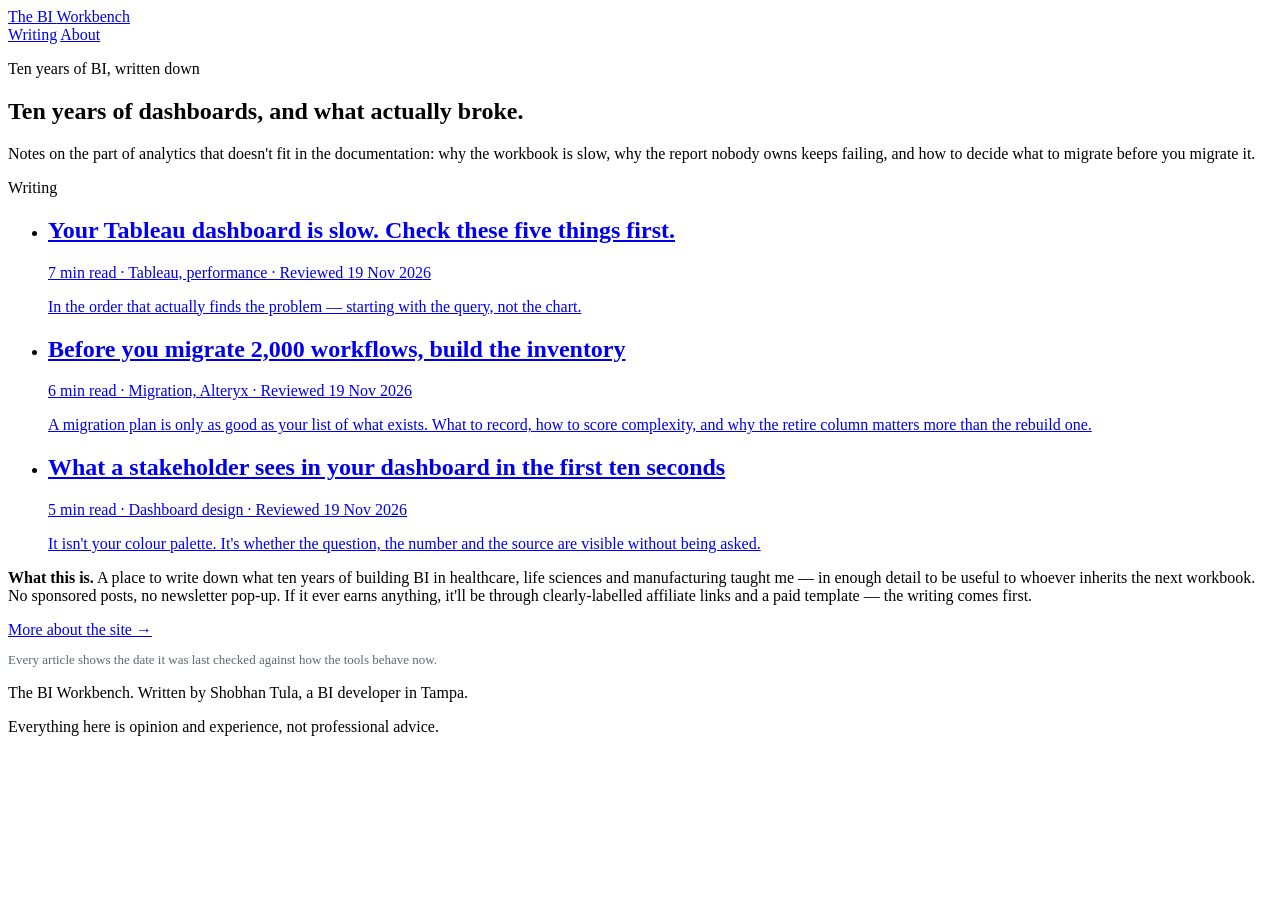
==== index.html @ dcc6df25 "Add site files" ====
<!DOCTYPE html>
<html lang="en">
<head>
  <meta charset="utf-8">
  <meta name="viewport" content="width=device-width, initial-scale=1">
  <title>The BI Workbench — ten years of dashboards, and what actually broke</title>
  <meta name="description" content="Notes on Tableau, data modelling, BI governance and migration work from a developer with ten years in production analytics.">
  <link rel="stylesheet" href="assets/style.css?v=4">
</head>
<body>

<header class="site-head">
  <div class="inner">
    <a class="wordmark" href="index.html">The BI <span>Workbench</span></a>
    <nav class="site-nav">
      <a href="index.html">Writing</a>
      <a href="about.html">About</a>
    </nav>
  </div>
</header>

<section class="hero">
  <div class="wrap">
    <p class="kicker">Ten years of BI, written down</p>
    <h1>Ten years of dashboards, and what actually broke.</h1>
    <p class="lede">Notes on the part of analytics that doesn't fit in the documentation: why the workbook is slow, why the report nobody owns keeps failing, and how to decide what to migrate before you migrate it.</p>
  </div>
</section>

<main class="wrap">
  <p class="section-label">Writing</p>

  <ul class="post-list">
    <li>
      <a href="posts/tableau-performance.html">
        <h2>Your Tableau dashboard is slow. Check these five things first.</h2>
        <p class="meta">7 min read &middot; Tableau, performance &middot; Reviewed 19 Nov 2026</p>
        <p class="summary">In the order that actually finds the problem — starting with the query, not the chart.</p>
      </a>
    </li>
    <li>
      <a href="posts/workflow-migration-audit.html">
        <h2>Before you migrate 2,000 workflows, build the inventory</h2>
        <p class="meta">6 min read &middot; Migration, Alteryx &middot; Reviewed 19 Nov 2026</p>
        <p class="summary">A migration plan is only as good as your list of what exists. What to record, how to score complexity, and why the retire column matters more than the rebuild one.</p>
      </a>
    </li>
    <li>
      <a href="posts/dashboard-first-ten-seconds.html">
        <h2>What a stakeholder sees in your dashboard in the first ten seconds</h2>
        <p class="meta">5 min read &middot; Dashboard design &middot; Reviewed 19 Nov 2026</p>
        <p class="summary">It isn't your colour palette. It's whether the question, the number and the source are visible without being asked.</p>
      </a>
    </li>
  </ul>

  <div class="about-block">
    <p style="margin-bottom:8px"><strong>What this is.</strong> A place to write down what ten years of building BI in healthcare, life sciences and manufacturing taught me — in enough detail to be useful to whoever inherits the next workbook. No sponsored posts, no newsletter pop-up. If it ever earns anything, it'll be through clearly-labelled affiliate links and a paid template — the writing comes first.</p>
    <p style="margin-bottom:0"><a href="about.html">More about the site &rarr;</a></p>
    <p style="margin-bottom:0;font-size:13px;color:#5f686d">Every article shows the date it was last checked against how the tools behave now.</p>
  </div>
</main>

<footer class="site-foot">
  <div class="wrap">
    <p>The BI Workbench. Written by Shobhan Tula, a BI developer in Tampa.</p>
    <p>Everything here is opinion and experience, not professional advice.</p>
  </div>
</footer>

</body>
</html>
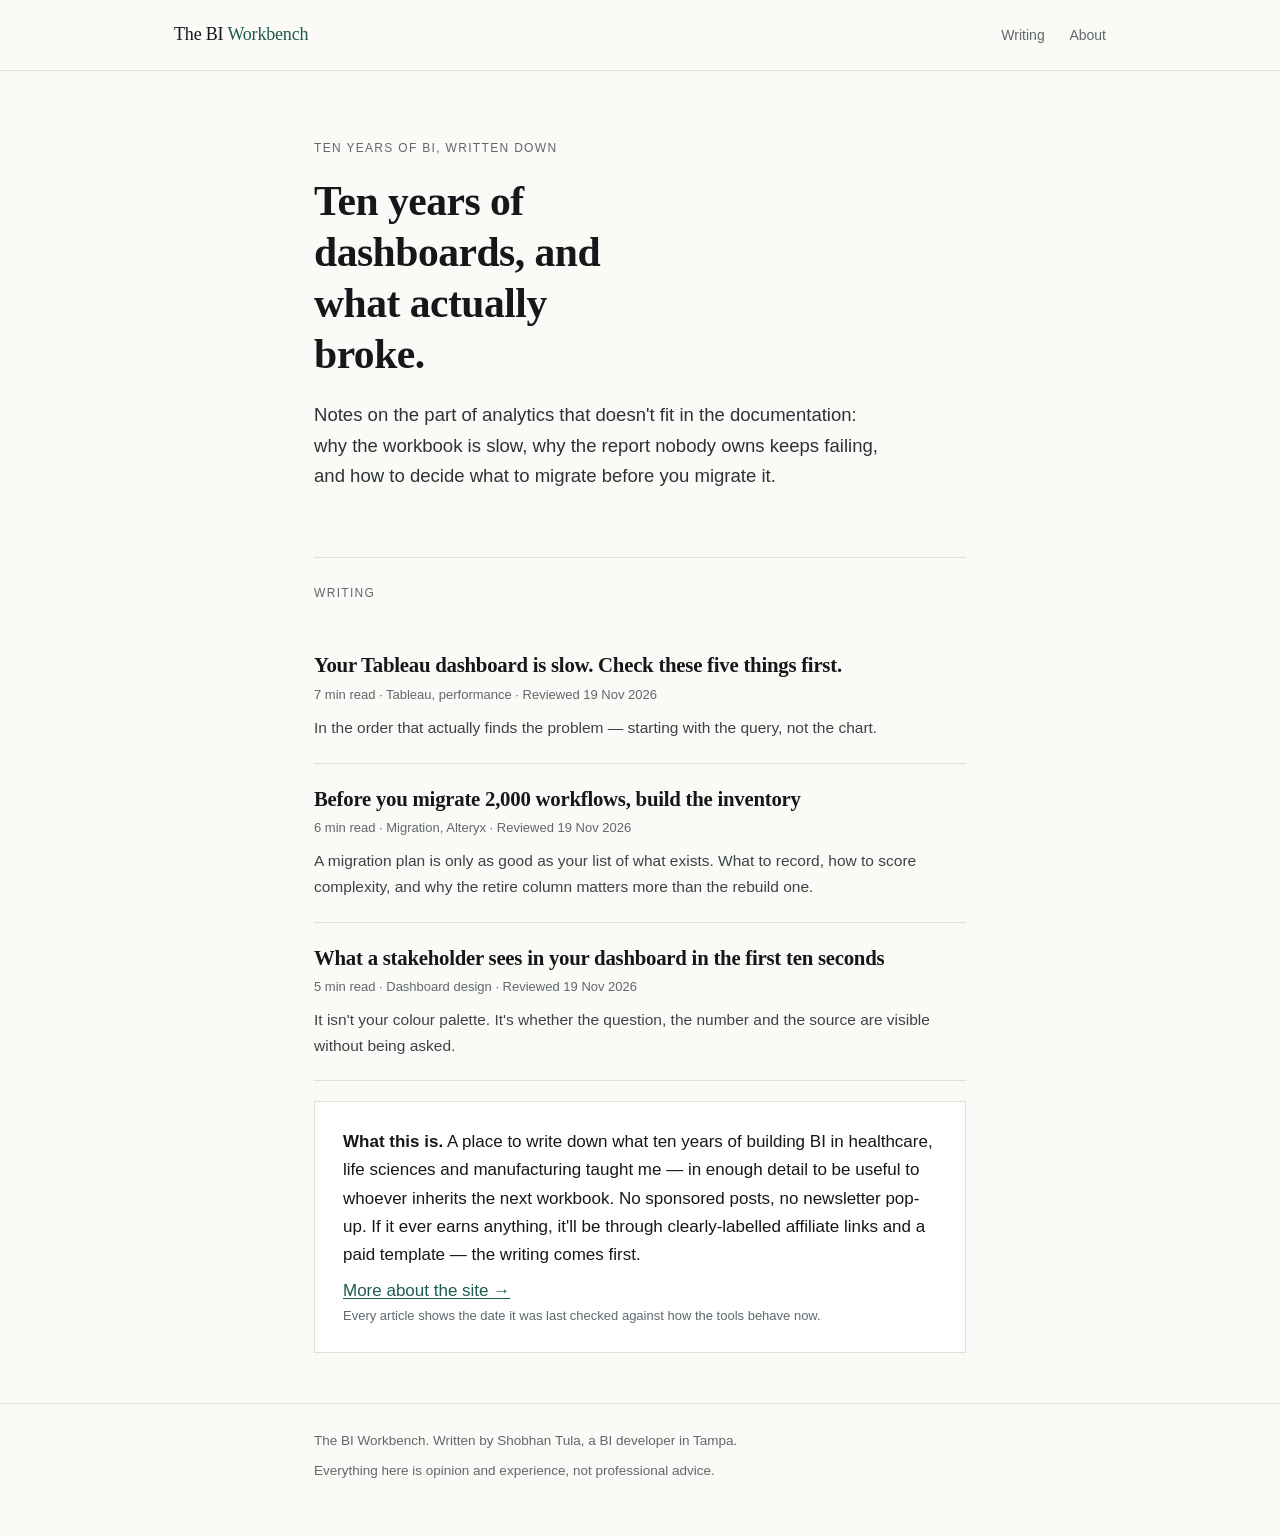
==== commit 3d3d4740: "Update index.html Added google verification html" ====
--- a/index.html
+++ b/index.html
@@ -4,6 +4,7 @@
   <meta charset="utf-8">
   <meta name="viewport" content="width=device-width, initial-scale=1">
   <title>The BI Workbench — ten years of dashboards, and what actually broke</title>
+  <meta name="google-site-verification" content="tCEgdzMNBKSjmA7z3Q3jCD1u356SxkMRoxni_63T9MQ" />
   <meta name="description" content="Notes on Tableau, data modelling, BI governance and migration work from a developer with ten years in production analytics.">
   <link rel="stylesheet" href="assets/style.css?v=4">
 </head>
--- a/assets/style.css
+++ b/assets/style.css
@@ -0,0 +1,130 @@
+:root {
+  --ink: #15181b;
+  --muted: #5f686d;
+  --paper: #fbfaf7;
+  --card: #ffffff;
+  --accent: #1e5b4f;
+  --rule: #e5e0d6;
+  --tint: #f3efe6;
+}
+
+* { box-sizing: border-box; }
+
+html { -webkit-text-size-adjust: 100%; }
+
+body {
+  margin: 0;
+  background: var(--paper);
+  color: var(--ink);
+  font: 17px/1.65 -apple-system, BlinkMacSystemFont, "Segoe UI", Roboto, Helvetica, Arial, sans-serif;
+  -webkit-font-smoothing: antialiased;
+}
+
+h1, h2, h3 {
+  font-family: Georgia, "Iowan Old Style", "Times New Roman", serif;
+  font-weight: 600;
+  line-height: 1.22;
+  letter-spacing: -0.012em;
+  margin: 0 0 0.5em;
+}
+
+h1 { font-size: 2.35rem; }
+h2 { font-size: 1.4rem; margin-top: 2em; }
+h3 { font-size: 1.1rem; margin-top: 1.6em; }
+
+p { margin: 0 0 1.15em; }
+
+a { color: var(--accent); text-underline-offset: 2px; text-decoration-thickness: 1px; }
+a:hover { color: var(--ink); }
+
+ul, ol { margin: 0 0 1.2em; padding-left: 1.15em; }
+li { margin-bottom: 0.45em; }
+
+.wrap { max-width: 700px; margin: 0 auto; padding: 0 24px; }
+.wide { max-width: 980px; }
+
+/* header */
+.site-head { border-bottom: 1px solid var(--rule); }
+.site-head .inner {
+  max-width: 980px; margin: 0 auto; padding: 20px 24px;
+  display: flex; align-items: baseline; justify-content: space-between; gap: 16px;
+}
+.wordmark {
+  font-family: Georgia, serif; font-size: 18px; letter-spacing: -0.01em;
+  color: var(--ink); text-decoration: none;
+}
+.wordmark span { color: var(--accent); }
+.site-nav a {
+  margin-left: 20px; font-size: 14px; color: var(--muted); text-decoration: none;
+}
+.site-nav a:hover { color: var(--ink); }
+
+/* hero */
+.hero { padding: 68px 0 44px; }
+.kicker {
+  font-size: 12px; letter-spacing: 0.11em; text-transform: uppercase;
+  color: var(--muted); margin: 0 0 18px;
+}
+.hero h1 { font-size: 2.6rem; max-width: 15ch; }
+.lede { font-size: 1.16rem; color: #2c3338; max-width: 56ch; margin-top: 20px; }
+
+/* post list */
+.section-label {
+  font-size: 12px; letter-spacing: 0.11em; text-transform: uppercase;
+  color: var(--muted); padding-top: 26px; border-top: 1px solid var(--rule);
+  margin-bottom: 26px;
+}
+.post-list { list-style: none; padding: 0; margin: 0 0 20px; }
+.post-list li { margin: 0; border-bottom: 1px solid var(--rule); }
+.post-list a { display: block; padding: 22px 0; text-decoration: none; color: inherit; }
+.post-list a:hover h2 { color: var(--accent); }
+.post-list h2 { font-size: 1.3rem; margin: 0 0 6px; }
+.post-list .meta { font-size: 13px; color: var(--muted); margin: 0; }
+.post-list p.summary { margin: 10px 0 0; color: #3b4348; font-size: 15.5px; }
+
+/* article */
+article { padding: 46px 0 20px; }
+article .head { margin-bottom: 34px; }
+article h1 { font-size: 2.15rem; }
+.post-meta {
+  font-size: 13.5px; color: var(--muted); margin: 14px 0 0;
+  padding-bottom: 22px; border-bottom: 1px solid var(--rule);
+}
+article h2 { color: var(--ink); }
+article strong { font-weight: 600; }
+
+.note {
+  background: var(--tint); border-left: 3px solid var(--accent);
+  padding: 18px 20px; margin: 26px 0; font-size: 15.5px;
+}
+.note p:last-child { margin-bottom: 0; }
+.note .note-label {
+  display: block; font-size: 11.5px; letter-spacing: 0.1em;
+  text-transform: uppercase; color: var(--muted); margin-bottom: 6px;
+}
+
+.review-line {
+  font-size: 13px; color: var(--muted); margin: 34px 0 0;
+  padding-top: 14px; border-top: 1px solid var(--rule);
+}
+
+/* about + footer */
+.about-block {
+  background: var(--card); border: 1px solid var(--rule);
+  padding: 26px 28px; margin: 10px 0 40px;
+}
+.site-foot {
+  border-top: 1px solid var(--rule); margin-top: 50px;
+  padding: 26px 0 46px; font-size: 13.5px; color: var(--muted);
+}
+.site-foot p { margin: 0 0 8px; }
+
+@media (max-width: 640px) {
+  body { font-size: 16.5px; }
+  .hero { padding: 44px 0 30px; }
+  .hero h1 { font-size: 1.95rem; }
+  h1 { font-size: 1.75rem; }
+  article h1 { font-size: 1.7rem; }
+  .site-head .inner { flex-direction: column; align-items: flex-start; gap: 10px; }
+  .site-nav a { margin-left: 0; margin-right: 18px; }
+}
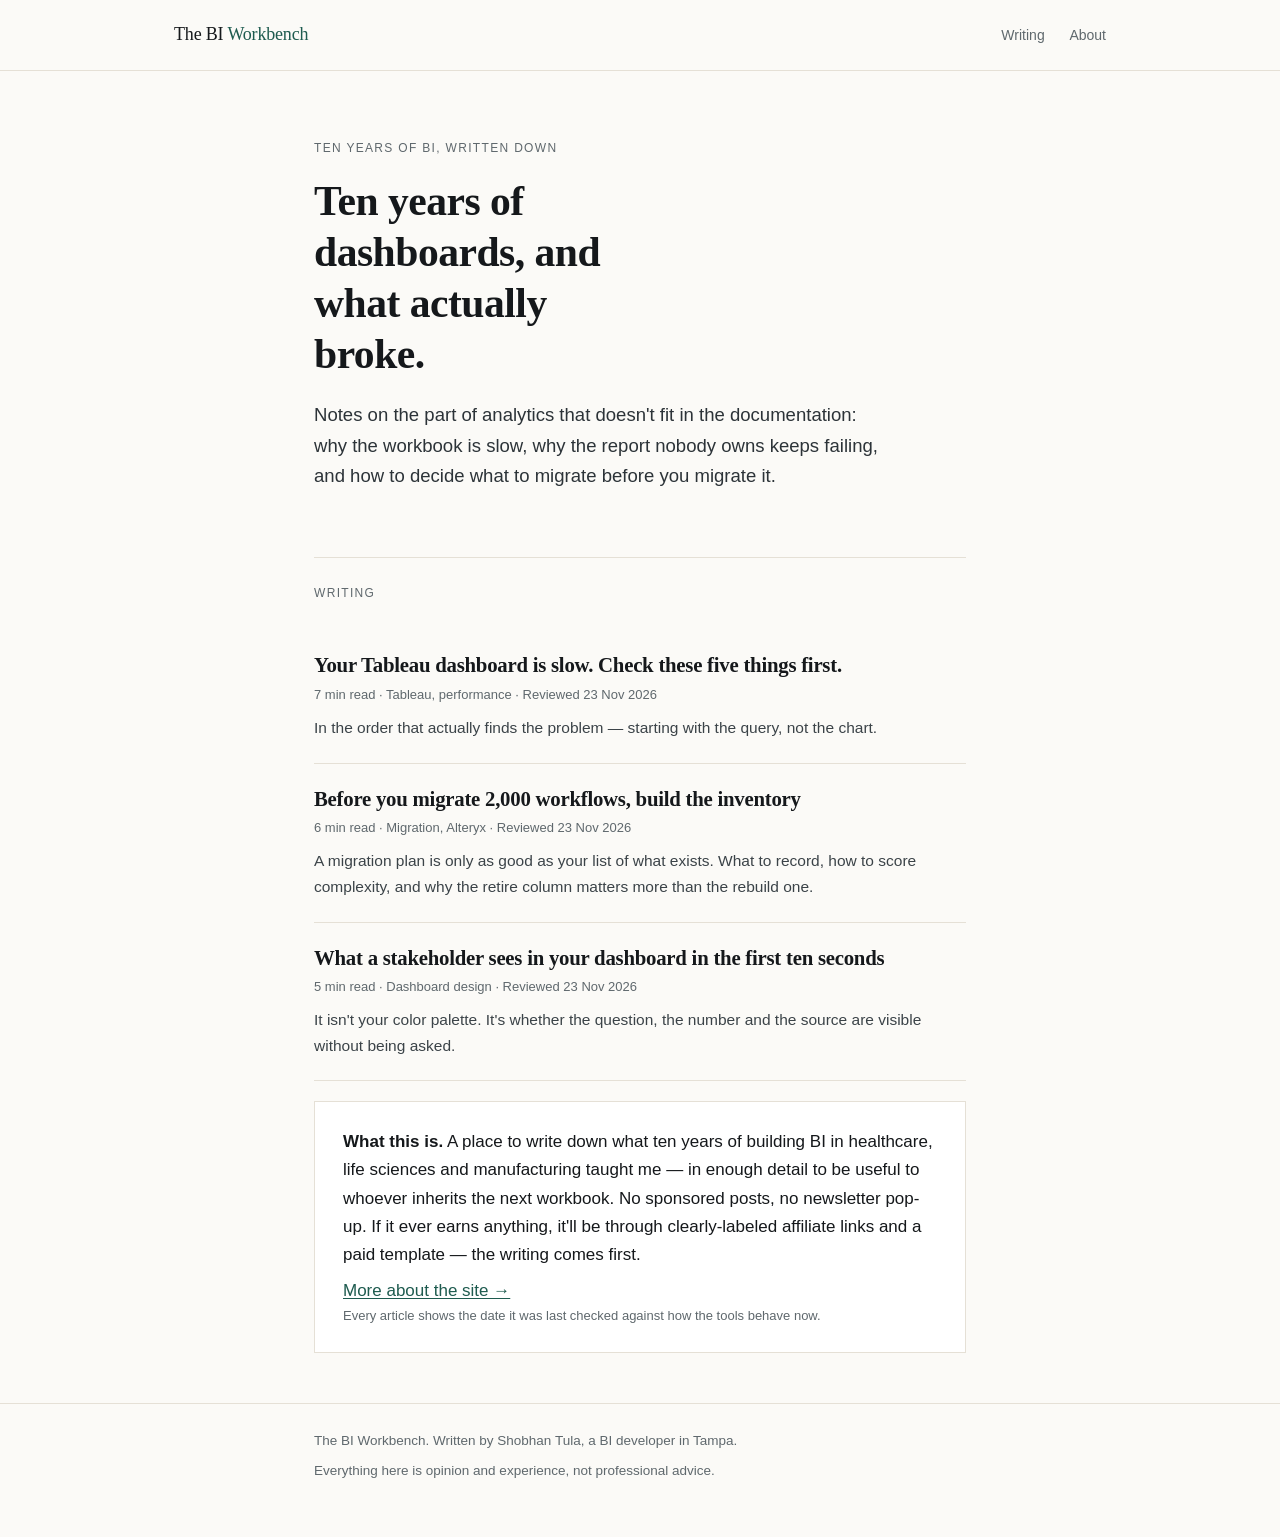
==== commit 29771a7e: "US English spelling pass across all pages US English spelling pass across all pages" ====
--- a/index.html
+++ b/index.html
@@ -4,8 +4,17 @@
   <meta charset="utf-8">
   <meta name="viewport" content="width=device-width, initial-scale=1">
   <title>The BI Workbench — ten years of dashboards, and what actually broke</title>
+  <meta name="description" content="Notes on Tableau, data modeling, BI governance and migration work from a developer with ten years in production analytics.">
   <meta name="google-site-verification" content="tCEgdzMNBKSjmA7z3Q3jCD1u356SxkMRoxni_63T9MQ" />
-  <meta name="description" content="Notes on Tableau, data modelling, BI governance and migration work from a developer with ten years in production analytics.">
+  <link rel="canonical" href="https://thebiworkbench.com/">
+  <meta property="og:type" content="website">
+  <meta property="og:site_name" content="The BI Workbench">
+  <meta property="og:title" content="The BI Workbench — ten years of dashboards, and what actually broke">
+  <meta property="og:description" content="Notes on Tableau, data modeling, BI governance and migration work from a developer with ten years in production analytics.">
+  <meta property="og:url" content="https://thebiworkbench.com/">
+  <meta name="twitter:card" content="summary">
+  <meta name="twitter:title" content="The BI Workbench — ten years of dashboards, and what actually broke">
+  <meta name="twitter:description" content="Notes on Tableau, data modeling, BI governance and migration work from a developer with ten years in production analytics.">
   <link rel="stylesheet" href="assets/style.css?v=4">
 </head>
 <body>
@@ -35,28 +44,28 @@
     <li>
       <a href="posts/tableau-performance.html">
         <h2>Your Tableau dashboard is slow. Check these five things first.</h2>
-        <p class="meta">7 min read &middot; Tableau, performance &middot; Reviewed 19 Nov 2026</p>
+        <p class="meta">7 min read &middot; Tableau, performance &middot; Reviewed 23 Nov 2026</p>
         <p class="summary">In the order that actually finds the problem — starting with the query, not the chart.</p>
       </a>
     </li>
     <li>
       <a href="posts/workflow-migration-audit.html">
         <h2>Before you migrate 2,000 workflows, build the inventory</h2>
-        <p class="meta">6 min read &middot; Migration, Alteryx &middot; Reviewed 19 Nov 2026</p>
+        <p class="meta">6 min read &middot; Migration, Alteryx &middot; Reviewed 23 Nov 2026</p>
         <p class="summary">A migration plan is only as good as your list of what exists. What to record, how to score complexity, and why the retire column matters more than the rebuild one.</p>
       </a>
     </li>
     <li>
       <a href="posts/dashboard-first-ten-seconds.html">
         <h2>What a stakeholder sees in your dashboard in the first ten seconds</h2>
-        <p class="meta">5 min read &middot; Dashboard design &middot; Reviewed 19 Nov 2026</p>
-        <p class="summary">It isn't your colour palette. It's whether the question, the number and the source are visible without being asked.</p>
+        <p class="meta">5 min read &middot; Dashboard design &middot; Reviewed 23 Nov 2026</p>
+        <p class="summary">It isn't your color palette. It's whether the question, the number and the source are visible without being asked.</p>
       </a>
     </li>
   </ul>
 
   <div class="about-block">
-    <p style="margin-bottom:8px"><strong>What this is.</strong> A place to write down what ten years of building BI in healthcare, life sciences and manufacturing taught me — in enough detail to be useful to whoever inherits the next workbook. No sponsored posts, no newsletter pop-up. If it ever earns anything, it'll be through clearly-labelled affiliate links and a paid template — the writing comes first.</p>
+    <p style="margin-bottom:8px"><strong>What this is.</strong> A place to write down what ten years of building BI in healthcare, life sciences and manufacturing taught me — in enough detail to be useful to whoever inherits the next workbook. No sponsored posts, no newsletter pop-up. If it ever earns anything, it'll be through clearly-labeled affiliate links and a paid template — the writing comes first.</p>
     <p style="margin-bottom:0"><a href="about.html">More about the site &rarr;</a></p>
     <p style="margin-bottom:0;font-size:13px;color:#5f686d">Every article shows the date it was last checked against how the tools behave now.</p>
   </div>
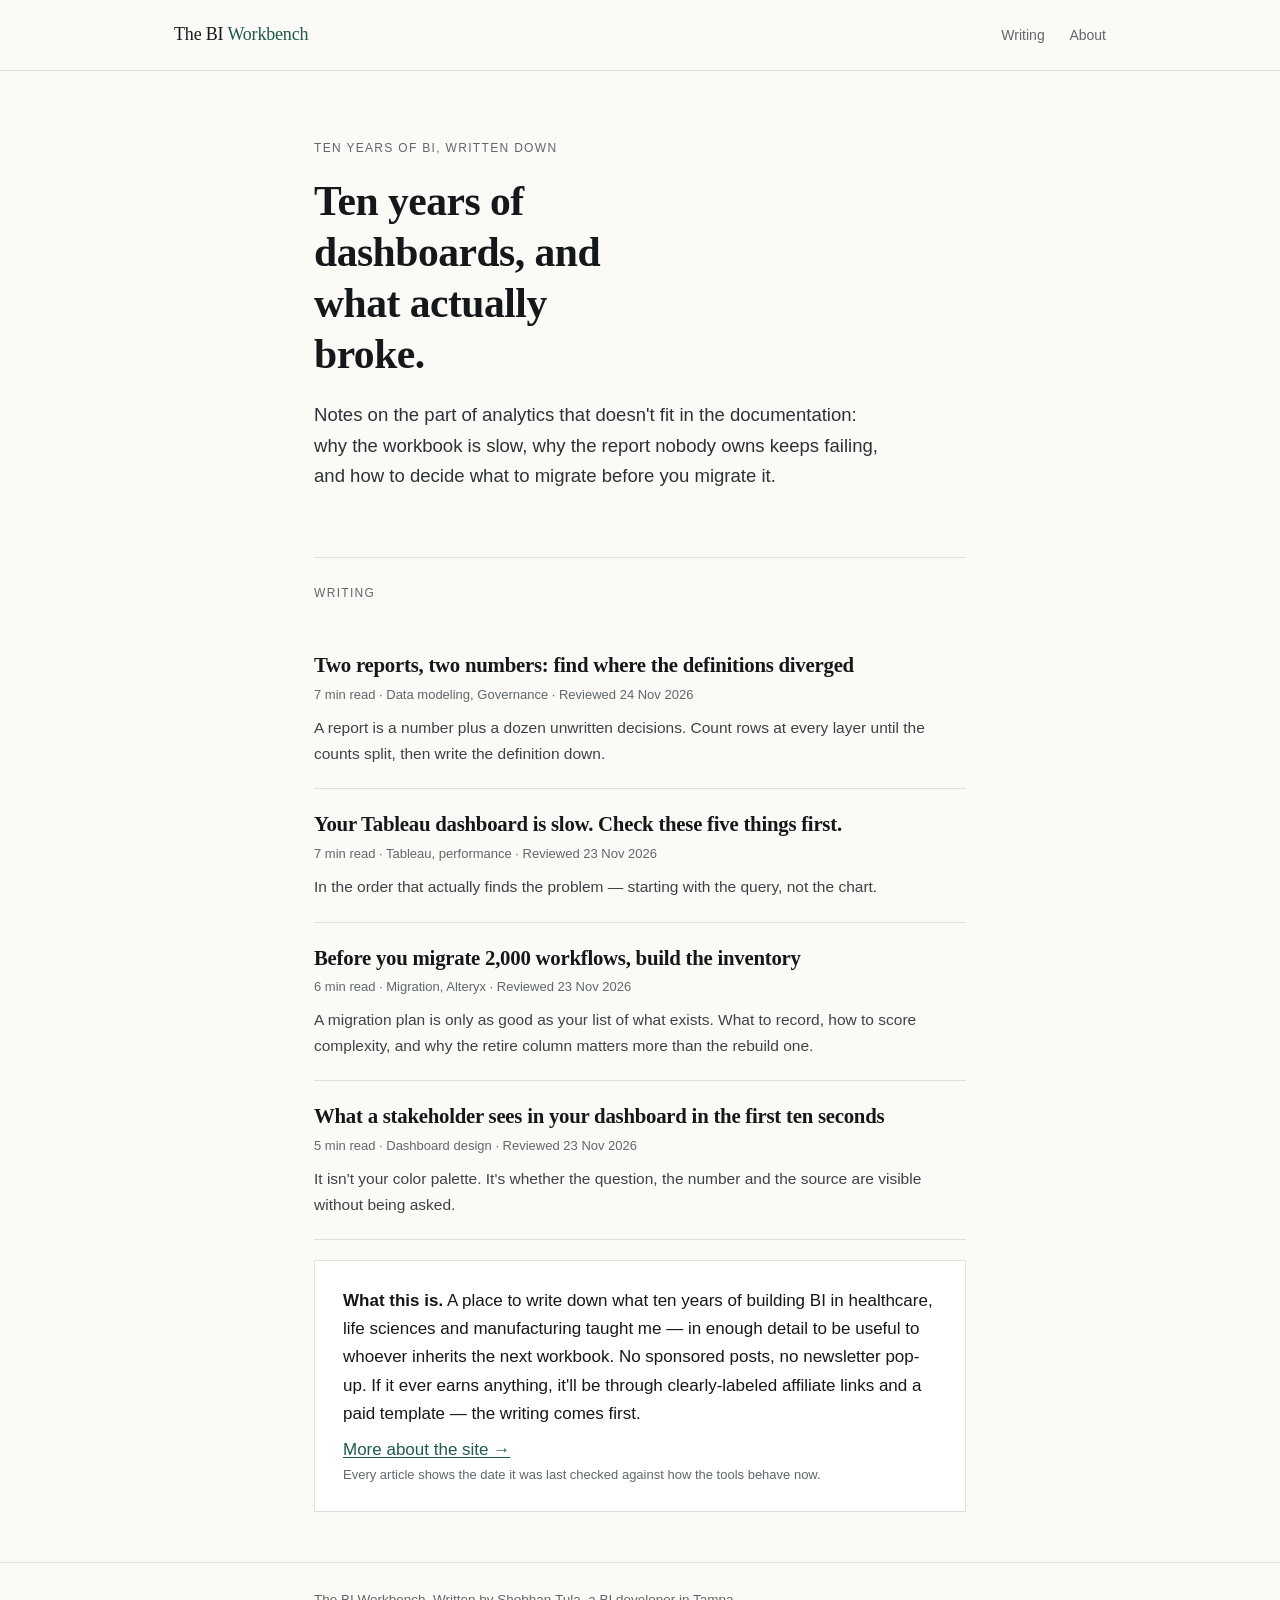
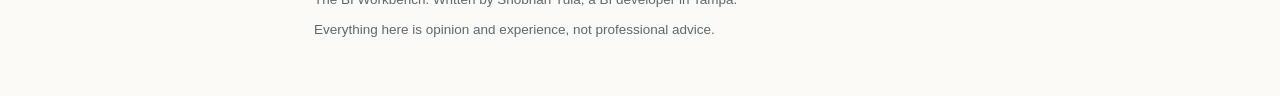
==== commit de732cb6: "Add post: why two reports show two different numbers New article on tracing where two metric definit" ====
--- a/index.html
+++ b/index.html
@@ -42,6 +42,13 @@
 
   <ul class="post-list">
     <li>
+      <a href="posts/why-two-reports-disagree.html">
+        <h2>Two reports, two numbers: find where the definitions diverged</h2>
+        <p class="meta">7 min read &middot; Data modeling, Governance &middot; Reviewed 24 Nov 2026</p>
+        <p class="summary">A report is a number plus a dozen unwritten decisions. Count rows at every layer until the counts split, then write the definition down.</p>
+      </a>
+    </li>
+    <li>
       <a href="posts/tableau-performance.html">
         <h2>Your Tableau dashboard is slow. Check these five things first.</h2>
         <p class="meta">7 min read &middot; Tableau, performance &middot; Reviewed 23 Nov 2026</p>
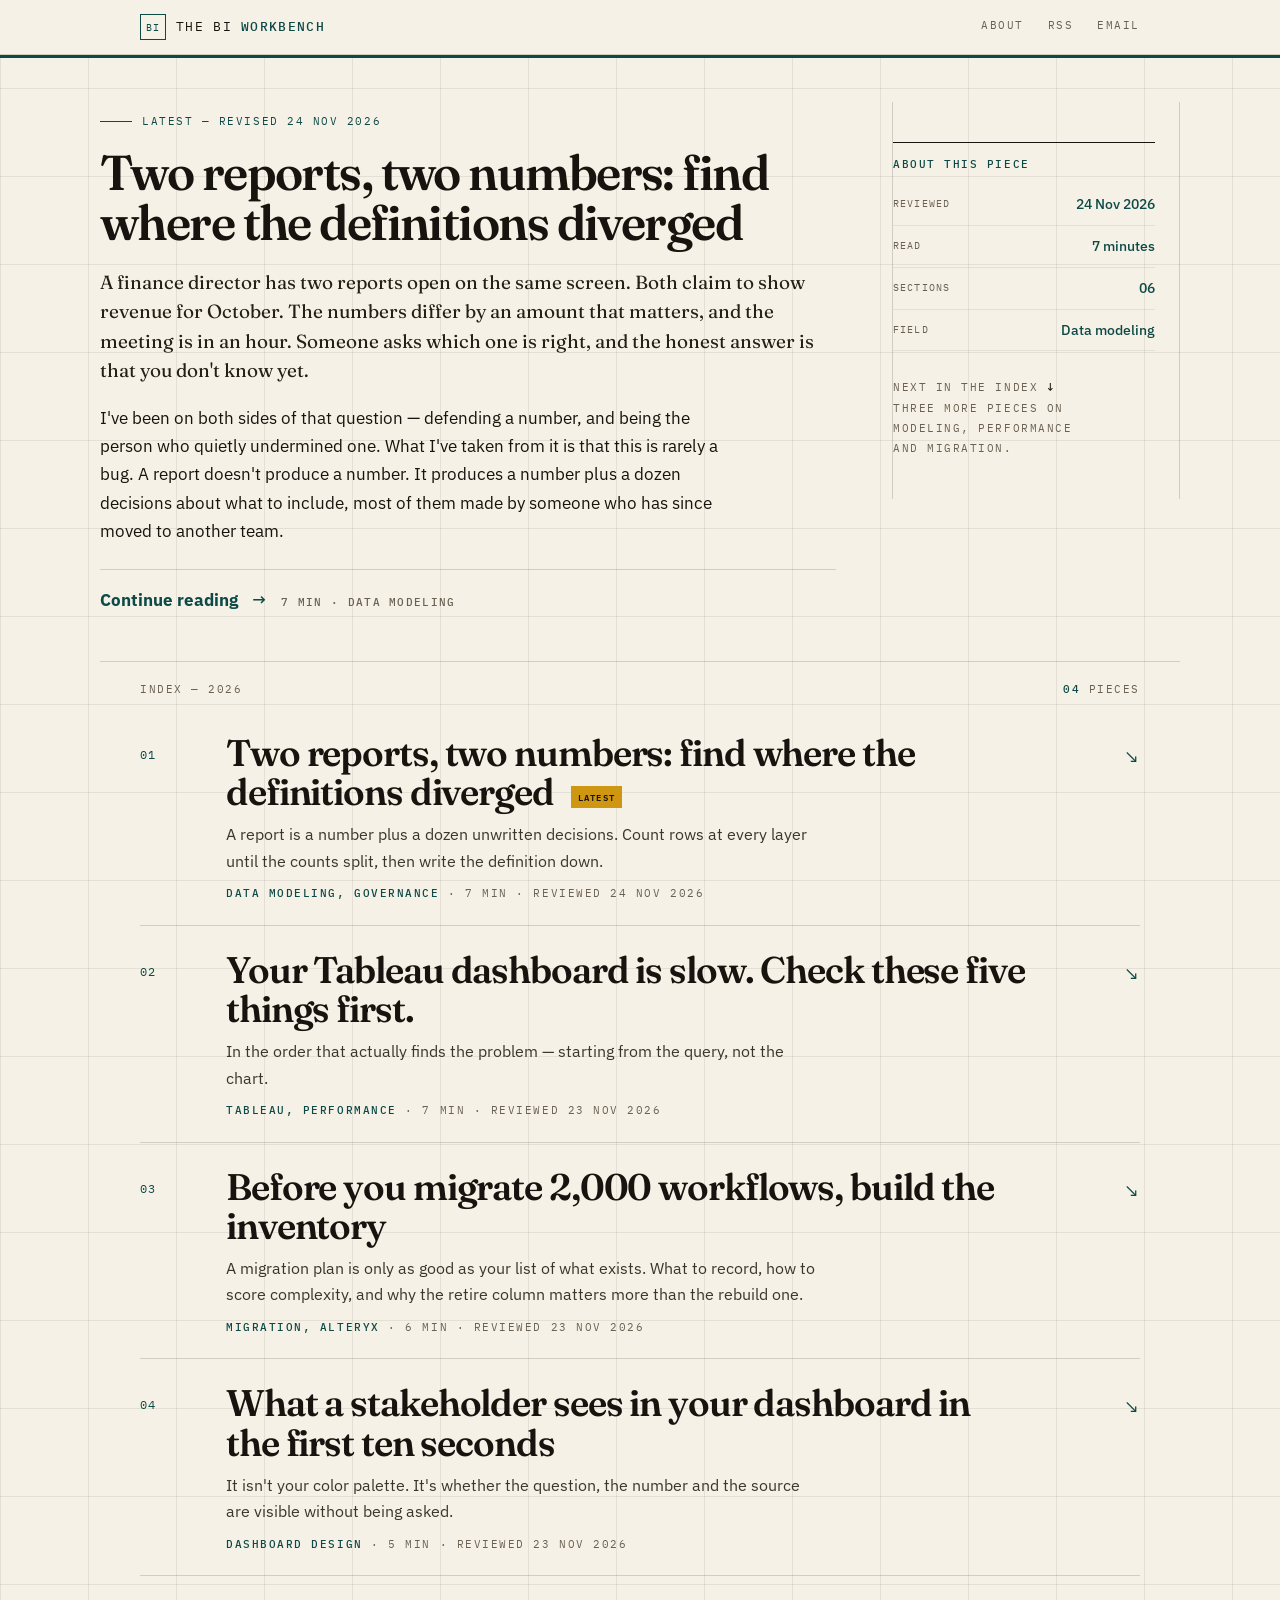
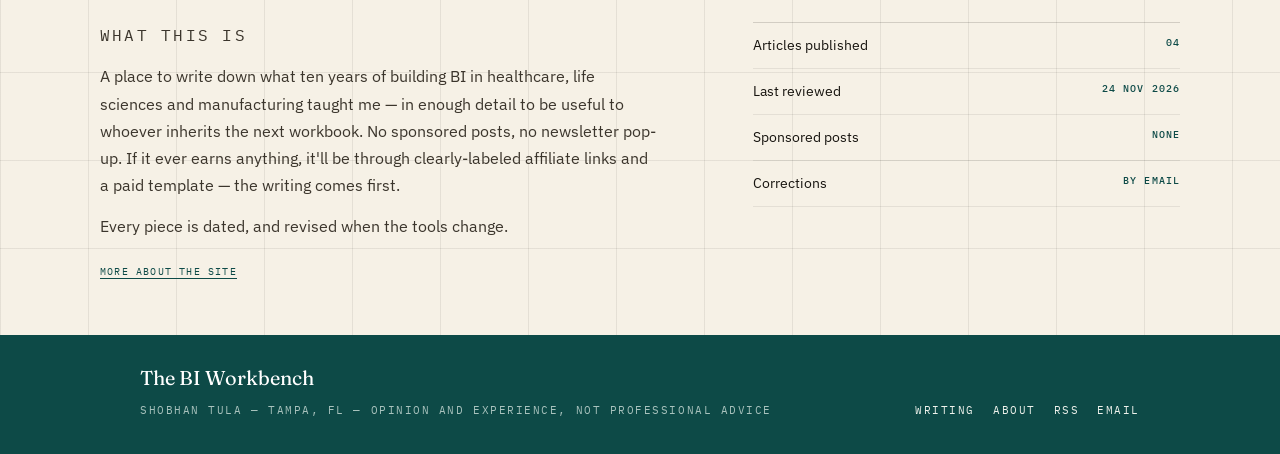
==== commit 35dbec32: "Redesign: The Workbench type, layout and article template" ====
--- a/index.html
+++ b/index.html
@@ -5,85 +5,142 @@
   <meta name="viewport" content="width=device-width, initial-scale=1">
   <title>The BI Workbench — ten years of dashboards, and what actually broke</title>
   <meta name="description" content="Notes on Tableau, data modeling, BI governance and migration work from a developer with ten years in production analytics.">
-  <meta name="google-site-verification" content="tCEgdzMNBKSjmA7z3Q3jCD1u356SxkMRoxni_63T9MQ" />
+  <meta name="google-site-verification" content="tCEgdzMNBKSjmA7z3Q3jCD1u356SxkMRoxni_63T9MQ">
+  <script type="application/ld+json">{"@context":"https://schema.org","@type":"WebSite","name":"The BI Workbench","url":"https://thebiworkbench.com","description":"Notes on Tableau, data modeling, BI governance and migration work from a developer with ten years in production analytics.","inLanguage":"en","author":{"@type":"Person","name":"Shobhan Tula","url":"https://thebiworkbench.com/about"}}</script>
   <link rel="canonical" href="https://thebiworkbench.com/">
+  <link rel="alternate" type="application/rss+xml" title="The BI Workbench" href="/feed.xml">
+  <link rel="preconnect" href="https://fonts.googleapis.com">
+  <link rel="preconnect" href="https://fonts.gstatic.com" crossorigin>
+  <link href="https://fonts.googleapis.com/css2?family=Fraunces:opsz,wght@9..144,400;9..144,600;9..144,700&family=IBM+Plex+Mono:wght@400;500&family=IBM+Plex+Sans:wght@400;500;600&display=swap" rel="stylesheet">
+  <link rel="icon" href="/favicon.ico" sizes="any">
+  <link rel="icon" href="/assets/icon.svg" type="image/svg+xml">
+  <link rel="apple-touch-icon" href="/assets/apple-touch-icon.png">
   <meta property="og:type" content="website">
   <meta property="og:site_name" content="The BI Workbench">
   <meta property="og:title" content="The BI Workbench — ten years of dashboards, and what actually broke">
   <meta property="og:description" content="Notes on Tableau, data modeling, BI governance and migration work from a developer with ten years in production analytics.">
   <meta property="og:url" content="https://thebiworkbench.com/">
-  <meta name="twitter:card" content="summary">
+  <meta name="twitter:card" content="summary_large_image">
   <meta name="twitter:title" content="The BI Workbench — ten years of dashboards, and what actually broke">
   <meta name="twitter:description" content="Notes on Tableau, data modeling, BI governance and migration work from a developer with ten years in production analytics.">
-  <link rel="stylesheet" href="assets/style.css?v=4">
+  <meta property="og:image" content="https://thebiworkbench.com/assets/share-card.png">
+  <meta property="og:image:width" content="1200">
+  <meta property="og:image:height" content="630">
+  <meta property="og:image:alt" content="The BI Workbench: ten years of dashboards, and what actually broke.">
+  <link rel="stylesheet" href="/assets/style.css?v=6">
 </head>
-<body>
-
+<body data-post="home">
 <header class="site-head">
   <div class="inner">
-    <a class="wordmark" href="index.html">The BI <span>Workbench</span></a>
+    <a class="lockup" href="/"><span class="mark">BI</span><span class="wordmark">The BI <b>Workbench</b></span></a>
     <nav class="site-nav">
-      <a href="index.html">Writing</a>
-      <a href="about.html">About</a>
+      <a href="/about">About</a>
+      <a href="/feed.xml">RSS</a>
+      <a href="mailto:tulashobhan@gmail.com">Email</a>
     </nav>
   </div>
 </header>
+<div class="rule"></div>
+<main>
+  <section class="wrap opening">
+    <div>
+      <p class="labeltag mono">Latest — revised 24 Nov 2026</p>
+      <h1><a href="/posts/why-two-reports-disagree">Two reports, two numbers: find where the definitions diverged</a></h1>
+      <p class="lede">A finance director has two reports open on the same screen. Both claim to show revenue for October. The numbers differ by an amount that matters, and the meeting is in an hour. Someone asks which one is right, and the honest answer is that you don't know yet.</p>
+      <div class="prose">
+        <p>I've been on both sides of that question — defending a number, and being the person who quietly undermined one. What I've taken from it is that this is rarely a bug. A report doesn't produce a number. It produces a number plus a dozen decisions about what to include, most of them made by someone who has since moved to another team.</p>
+      </div>
+      <a class="continue" href="/posts/why-two-reports-disagree"><b>Continue reading</b> <span aria-hidden="true">→</span> <span class="mid">7 min · Data modeling</span></a>
+    </div>
 
-<section class="hero">
-  <div class="wrap">
-    <p class="kicker">Ten years of BI, written down</p>
-    <h1>Ten years of dashboards, and what actually broke.</h1>
-    <p class="lede">Notes on the part of analytics that doesn't fit in the documentation: why the workbook is slow, why the report nobody owns keeps failing, and how to decide what to migrate before you migrate it.</p>
-  </div>
-</section>
+    <aside class="rail">
+      <div class="box">
+        <h2>About this piece</h2>
+        <div class="spec-row"><span>Reviewed</span><b>24 Nov 2026</b></div>
+        <div class="spec-row"><span>Read</span><b>7 minutes</b></div>
+        <div class="spec-row"><span>Sections</span><b>06</b></div>
+        <div class="spec-row"><span>Field</span><b>Data modeling</b></div>
+      </div>
+      <p class="next mono">Next in the index <b>↓</b><br>Three more pieces on<br>modeling, performance<br>and migration.</p>
+    </aside>
+  </section>
 
-<main class="wrap">
-  <p class="section-label">Writing</p>
+  <section class="wrap contents">
+    <div class="contents-head mono">
+      <span>Index — 2026</span>
+      <span><b>04</b> pieces</span>
+    </div>
 
-  <ul class="post-list">
-    <li>
-      <a href="posts/why-two-reports-disagree.html">
-        <h2>Two reports, two numbers: find where the definitions diverged</h2>
-        <p class="meta">7 min read &middot; Data modeling, Governance &middot; Reviewed 24 Nov 2026</p>
+    <a class="entry" href="/posts/why-two-reports-disagree">
+      <span class="n">01</span>
+      <div>
+        <h2>Two reports, two numbers: find where the definitions diverged <span class="here-tag">Latest</span></h2>
         <p class="summary">A report is a number plus a dozen unwritten decisions. Count rows at every layer until the counts split, then write the definition down.</p>
-      </a>
-    </li>
-    <li>
-      <a href="posts/tableau-performance.html">
+        <p class="meta mono"><b>Data modeling, Governance</b> · 7 min · Reviewed 24 Nov 2026</p>
+      </div>
+      <span class="arrow" aria-hidden="true">↘</span>
+    </a>
+
+    <a class="entry" href="/posts/tableau-performance">
+      <span class="n">02</span>
+      <div>
         <h2>Your Tableau dashboard is slow. Check these five things first.</h2>
-        <p class="meta">7 min read &middot; Tableau, performance &middot; Reviewed 23 Nov 2026</p>
-        <p class="summary">In the order that actually finds the problem — starting with the query, not the chart.</p>
-      </a>
-    </li>
-    <li>
-      <a href="posts/workflow-migration-audit.html">
+        <p class="summary">In the order that actually finds the problem — starting from the query, not the chart.</p>
+        <p class="meta mono"><b>Tableau, performance</b> · 7 min · Reviewed 23 Nov 2026</p>
+      </div>
+      <span class="arrow" aria-hidden="true">↘</span>
+    </a>
+
+    <a class="entry" href="/posts/workflow-migration-audit">
+      <span class="n">03</span>
+      <div>
         <h2>Before you migrate 2,000 workflows, build the inventory</h2>
-        <p class="meta">6 min read &middot; Migration, Alteryx &middot; Reviewed 23 Nov 2026</p>
         <p class="summary">A migration plan is only as good as your list of what exists. What to record, how to score complexity, and why the retire column matters more than the rebuild one.</p>
-      </a>
-    </li>
-    <li>
-      <a href="posts/dashboard-first-ten-seconds.html">
+        <p class="meta mono"><b>Migration, Alteryx</b> · 6 min · Reviewed 23 Nov 2026</p>
+      </div>
+      <span class="arrow" aria-hidden="true">↘</span>
+    </a>
+
+    <a class="entry" href="/posts/dashboard-first-ten-seconds">
+      <span class="n">04</span>
+      <div>
         <h2>What a stakeholder sees in your dashboard in the first ten seconds</h2>
-        <p class="meta">5 min read &middot; Dashboard design &middot; Reviewed 23 Nov 2026</p>
         <p class="summary">It isn't your color palette. It's whether the question, the number and the source are visible without being asked.</p>
-      </a>
-    </li>
-  </ul>
+        <p class="meta mono"><b>Dashboard design</b> · 5 min · Reviewed 23 Nov 2026</p>
+      </div>
+      <span class="arrow" aria-hidden="true">↘</span>
+    </a>
+  </section>
 
-  <div class="about-block">
-    <p style="margin-bottom:8px"><strong>What this is.</strong> A place to write down what ten years of building BI in healthcare, life sciences and manufacturing taught me — in enough detail to be useful to whoever inherits the next workbook. No sponsored posts, no newsletter pop-up. If it ever earns anything, it'll be through clearly-labeled affiliate links and a paid template — the writing comes first.</p>
-    <p style="margin-bottom:0"><a href="about.html">More about the site &rarr;</a></p>
-    <p style="margin-bottom:0;font-size:13px;color:#5f686d">Every article shows the date it was last checked against how the tools behave now.</p>
-  </div>
+  <section class="wrap about">
+    <div class="blurb">
+      <p class="label mono">What this is</p>
+      <p>A place to write down what ten years of building BI in healthcare, life sciences and manufacturing taught me — in enough detail to be useful to whoever inherits the next workbook. No sponsored posts, no newsletter pop-up. If it ever earns anything, it'll be through clearly-labeled affiliate links and a paid template — the writing comes first.</p>
+      <p>Every piece is dated, and revised when the tools change.</p>
+      <a class="more" href="/about">More about the site</a>
+    </div>
+    <ul class="spec-mini">
+      <li><span>Articles published</span><b>04</b></li>
+      <li><span>Last reviewed</span><b>24 Nov 2026</b></li>
+      <li><span>Sponsored posts</span><b>None</b></li>
+      <li><span>Corrections</span><b>By email</b></li>
+    </ul>
+  </section>
 </main>
 
 <footer class="site-foot">
-  <div class="wrap">
-    <p>The BI Workbench. Written by Shobhan Tula, a BI developer in Tampa.</p>
-    <p>Everything here is opinion and experience, not professional advice.</p>
+  <div class="inner">
+    <div>
+      <p class="big">The BI Workbench</p>
+      <p class="mono">Shobhan Tula — Tampa, FL — Opinion and experience, not professional advice</p>
+    </div>
+    <nav class="mono">
+      <a href="/">Writing</a>
+      <a href="/about">About</a>
+      <a href="/feed.xml">RSS</a>
+      <a href="mailto:tulashobhan@gmail.com">Email</a>
+    </nav>
   </div>
 </footer>
-
 </body>
 </html>
--- a/assets/style.css
+++ b/assets/style.css
@@ -1,130 +1,460 @@
+/* The BI Workbench — stylesheet v6
+   Type: Fraunces (display) / IBM Plex Mono (labels) / IBM Plex Sans (text)
+   Colour: paper, ink, deep teal, mustard */
+
 :root {
-  --ink: #15181b;
-  --muted: #5f686d;
-  --paper: #fbfaf7;
-  --card: #ffffff;
-  --accent: #1e5b4f;
-  --rule: #e5e0d6;
-  --tint: #f3efe6;
+  --paper: #f6f1e6;
+  --ink: #17140f;
+  --muted: #6a6152;
+  --teal: #0d4a47;
+  --teal-soft: #42706a;
+  --mustard: #cf9612;
+  --mustard-ink: #8a5f05;
+  --line: rgba(23, 20, 15, .16);
+  --soft: rgba(23, 20, 15, .08);
+  --tint: #efe9d9;
+  --serif: "Fraunces", Georgia, "Iowan Old Style", "Times New Roman", serif;
+  --mono: "IBM Plex Mono", ui-monospace, SFMono-Regular, Menlo, monospace;
+  --sans: "IBM Plex Sans", -apple-system, BlinkMacSystemFont, "Segoe UI", Roboto, Helvetica, Arial, sans-serif;
 }
 
 * { box-sizing: border-box; }
 
-html { -webkit-text-size-adjust: 100%; }
+html {
+  -webkit-text-size-adjust: 100%;
+  scroll-behavior: smooth;
+  scroll-padding-top: 84px;
+}
 
 body {
   margin: 0;
+  color: var(--ink);
+  background-color: var(--paper);
+  background-image:
+    linear-gradient(var(--soft) 1px, transparent 1px),
+    linear-gradient(90deg, var(--soft) 1px, transparent 1px);
+  background-size: 88px 88px;
+  font: 17px/1.7 var(--sans);
+  -webkit-font-smoothing: antialiased;
+}
+
+img, svg { max-width: 100%; }
+
+a { color: var(--teal); text-underline-offset: 3px; text-decoration-thickness: 1px; }
+a:hover { color: var(--ink); }
+
+:focus-visible { outline: 2px solid var(--teal); outline-offset: 3px; }
+
+.mono {
+  font-family: var(--mono);
+  font-size: 11px;
+  letter-spacing: .14em;
+  text-transform: uppercase;
+  font-weight: 400;
+}
+
+.wrap { max-width: 1080px; margin: 0 auto; padding: 0 40px; }
+
+/* ---------- progress line ---------- */
+.progress {
+  position: fixed; inset: 0 0 auto 0; height: 2px; z-index: 60;
+  background: transparent; pointer-events: none;
+}
+.progress span {
+  display: block; height: 100%; background: var(--teal);
+  transform: scaleX(0); transform-origin: 0 50%;
+  transition: transform .1s linear;
+}
+
+/* ---------- header ---------- */
+.site-head {
+  position: sticky; top: 0; z-index: 40;
   background: var(--paper);
-  color: var(--ink);
-  font: 17px/1.65 -apple-system, BlinkMacSystemFont, "Segoe UI", Roboto, Helvetica, Arial, sans-serif;
-  -webkit-font-smoothing: antialiased;
-}
-
-h1, h2, h3 {
-  font-family: Georgia, "Iowan Old Style", "Times New Roman", serif;
-  font-weight: 600;
-  line-height: 1.22;
-  letter-spacing: -0.012em;
-  margin: 0 0 0.5em;
-}
-
-h1 { font-size: 2.35rem; }
-h2 { font-size: 1.4rem; margin-top: 2em; }
-h3 { font-size: 1.1rem; margin-top: 1.6em; }
-
-p { margin: 0 0 1.15em; }
-
-a { color: var(--accent); text-underline-offset: 2px; text-decoration-thickness: 1px; }
-a:hover { color: var(--ink); }
-
-ul, ol { margin: 0 0 1.2em; padding-left: 1.15em; }
-li { margin-bottom: 0.45em; }
-
-.wrap { max-width: 700px; margin: 0 auto; padding: 0 24px; }
-.wide { max-width: 980px; }
-
-/* header */
-.site-head { border-bottom: 1px solid var(--rule); }
+  border-bottom: 1px solid var(--line);
+}
 .site-head .inner {
-  max-width: 980px; margin: 0 auto; padding: 20px 24px;
-  display: flex; align-items: baseline; justify-content: space-between; gap: 16px;
+  max-width: 1080px; margin: 0 auto; padding: 14px 40px;
+  display: flex; align-items: center; justify-content: space-between; gap: 20px;
+}
+.rule { height: 3px; background: var(--teal); }
+
+.lockup { display: flex; align-items: center; gap: 10px; text-decoration: none; color: inherit; }
+.mark {
+  width: 26px; height: 26px; border: 1.5px solid var(--teal); color: var(--teal);
+  display: grid; place-items: center; flex: none;
+  font-family: var(--mono); font-size: 10px; letter-spacing: .06em;
 }
 .wordmark {
-  font-family: Georgia, serif; font-size: 18px; letter-spacing: -0.01em;
-  color: var(--ink); text-decoration: none;
-}
-.wordmark span { color: var(--accent); }
+  font-family: var(--mono); font-size: 13px; letter-spacing: .1em;
+  text-transform: uppercase; color: var(--ink);
+}
+.wordmark b { color: var(--teal); font-weight: 500; }
+
+.site-nav { display: flex; align-items: center; gap: 24px; }
 .site-nav a {
-  margin-left: 20px; font-size: 14px; color: var(--muted); text-decoration: none;
-}
-.site-nav a:hover { color: var(--ink); }
-
-/* hero */
-.hero { padding: 68px 0 44px; }
-.kicker {
-  font-size: 12px; letter-spacing: 0.11em; text-transform: uppercase;
-  color: var(--muted); margin: 0 0 18px;
-}
-.hero h1 { font-size: 2.6rem; max-width: 15ch; }
-.lede { font-size: 1.16rem; color: #2c3338; max-width: 56ch; margin-top: 20px; }
-
-/* post list */
-.section-label {
-  font-size: 12px; letter-spacing: 0.11em; text-transform: uppercase;
-  color: var(--muted); padding-top: 26px; border-top: 1px solid var(--rule);
-  margin-bottom: 26px;
-}
-.post-list { list-style: none; padding: 0; margin: 0 0 20px; }
-.post-list li { margin: 0; border-bottom: 1px solid var(--rule); }
-.post-list a { display: block; padding: 22px 0; text-decoration: none; color: inherit; }
-.post-list a:hover h2 { color: var(--accent); }
-.post-list h2 { font-size: 1.3rem; margin: 0 0 6px; }
-.post-list .meta { font-size: 13px; color: var(--muted); margin: 0; }
-.post-list p.summary { margin: 10px 0 0; color: #3b4348; font-size: 15.5px; }
-
-/* article */
-article { padding: 46px 0 20px; }
-article .head { margin-bottom: 34px; }
-article h1 { font-size: 2.15rem; }
-.post-meta {
-  font-size: 13.5px; color: var(--muted); margin: 14px 0 0;
-  padding-bottom: 22px; border-bottom: 1px solid var(--rule);
-}
-article h2 { color: var(--ink); }
-article strong { font-weight: 600; }
-
+  font-family: var(--mono); font-size: 11px; letter-spacing: .14em;
+  text-transform: uppercase; color: var(--muted); text-decoration: none;
+  padding-bottom: 2px; border-bottom: 1px solid transparent;
+}
+.site-nav a:hover { color: var(--teal); }
+.site-nav a[aria-current="page"] { color: var(--teal); border-bottom-color: var(--teal); }
+
+/* ---------- home: opening ---------- */
+.opening {
+  display: grid; grid-template-columns: minmax(0, 1fr) 288px; gap: 56px;
+  padding: 44px 0 46px;
+}
+.labeltag {
+  display: inline-flex; align-items: center; gap: 10px; color: var(--teal);
+  margin: 0 0 16px;
+}
+.labeltag::before { content: ""; width: 32px; height: 1px; background: var(--teal); }
+
+.opening h1 {
+  font-family: var(--serif); font-weight: 600; font-size: 49px; line-height: 1.03;
+  letter-spacing: -.032em; margin: 0 0 20px; max-width: 24ch;
+}
+.opening h1 a { color: inherit; text-decoration: none; }
+.opening h1 a:hover { color: var(--teal); }
+.opening .lede {
+  font-family: var(--serif); font-size: 19px; line-height: 1.55;
+  color: #241f17; margin: 0 0 18px; max-width: 62ch;
+}
+.opening .prose p { font-size: 16.5px; line-height: 1.72; margin: 0 0 18px; max-width: 62ch; }
+.continue {
+  display: flex; align-items: baseline; gap: 14px; color: var(--teal);
+  border-top: 1px solid var(--line); padding-top: 16px; margin: 24px 0 0;
+  text-decoration: none; font-weight: 500;
+}
+.continue .mid { color: var(--muted); font-family: var(--mono); font-size: 11px; letter-spacing: .12em; text-transform: uppercase; }
+.continue:hover { color: var(--ink); }
+
+.rail { border-left: 1px solid var(--line); padding-left: 28px; }
+.rail .box { border-top: 1.5px solid var(--ink); padding-top: 12px; margin-bottom: 26px; }
+.rail .box h2 { font-family: var(--mono); font-size: 11px; letter-spacing: .14em; text-transform: uppercase; color: var(--teal); margin: 0 0 10px; font-weight: 500; }
+.spec-row {
+  display: flex; justify-content: space-between; gap: 14px; padding: 9px 0;
+  border-bottom: 1px solid var(--soft); font-size: 13.5px;
+}
+.spec-row span:first-child {
+  font-family: var(--mono); font-size: 9.5px; letter-spacing: .12em;
+  text-transform: uppercase; color: var(--muted); padding-top: 3px;
+}
+.spec-row b { color: var(--teal); font-weight: 500; }
+.rail .next { color: var(--muted); margin: 0; line-height: 1.85; font-size: 11px; }
+.rail .next b { color: var(--ink); font-weight: 500; }
+
+/* ---------- home: index ---------- */
+.contents { border-top: 1px solid var(--line); padding-bottom: 8px; }
+.contents-head {
+  display: flex; justify-content: space-between; align-items: baseline;
+  padding: 18px 0 10px; color: var(--muted);
+}
+.contents-head b { color: var(--teal); font-weight: 500; }
+
+.entry {
+  display: grid; grid-template-columns: 66px minmax(0, 1fr) 26px; gap: 20px;
+  align-items: start; padding: 24px 0 22px; border-bottom: 1px solid var(--line);
+  text-decoration: none; color: inherit;
+}
+.entry .n { font-family: var(--mono); font-size: 12px; letter-spacing: .1em; color: var(--teal); padding-top: 12px; }
+.entry h2 {
+  font-family: var(--serif); font-weight: 600; font-size: 37px; line-height: 1.06;
+  letter-spacing: -.03em; margin: 0; max-width: 32ch;
+}
+.entry:hover h2 { color: var(--teal); }
+.entry .meta { color: var(--muted); margin: 10px 0 0; }
+.entry .meta b { color: var(--teal); font-weight: 500; }
+.entry .arrow { color: var(--teal); font-size: 19px; text-align: right; padding-top: 8px; }
+.entry .summary { margin: 10px 0 0; font-size: 15.5px; color: #3b352c; max-width: 60ch; }
+.here-tag {
+  font-family: var(--mono); font-size: 9px; letter-spacing: .14em; text-transform: uppercase;
+  color: var(--ink); background: var(--mustard); padding: 3px 7px; margin-left: 10px; vertical-align: 4px;
+  white-space: nowrap;
+}
+
+/* ---------- home: what this is ---------- */
+.about { display: grid; grid-template-columns: 1.4fr 1fr; gap: 56px; padding: 38px 0 52px; }
+.about .label { color: var(--teal); margin: 0 0 10px; }
+.about .blurb p { font-size: 16px; line-height: 1.7; color: #3b352c; margin: 0 0 14px; max-width: 56ch; }
+.about a.more {
+  color: var(--teal); text-decoration: none; border-bottom: 1px solid var(--teal);
+  font-family: var(--mono); font-size: 10px; letter-spacing: .12em; text-transform: uppercase;
+}
+.spec-mini { list-style: none; margin: 0; padding: 0; border-top: 1px solid var(--line); }
+.spec-mini li {
+  display: flex; justify-content: space-between; gap: 16px; padding: 11px 0;
+  border-bottom: 1px solid var(--soft); font-size: 13.5px;
+}
+.spec-mini b {
+  font-family: var(--mono); font-size: 10px; letter-spacing: .11em;
+  text-transform: uppercase; color: var(--teal); font-weight: 500;
+}
+
+/* ---------- footer ---------- */
+.site-foot { background: var(--teal); color: #eef2ec; padding: 26px 0 34px; }
+.site-foot .inner {
+  max-width: 1080px; margin: 0 auto; padding: 0 40px;
+  display: flex; justify-content: space-between; gap: 24px; align-items: flex-end;
+}
+.site-foot .big { font-family: var(--serif); font-size: 20px; color: #fff; margin: 0 0 6px; }
+.site-foot .mono { color: #a8c2bd; margin: 0; }
+.site-foot nav { display: flex; gap: 18px; flex-wrap: wrap; }
+.site-foot nav a { color: #eef2ec; text-decoration: none; }
+.site-foot nav a:hover { color: #fff; border-bottom: 1px solid #fff; }
+
+/* ---------- article ---------- */
+.post-grid {
+  display: grid; grid-template-columns: 248px minmax(0, 1fr);
+  max-width: 1140px; margin: 0 auto; padding: 0 40px;
+}
+.rail {
+  border-right: 1px solid var(--line); padding: 40px 24px 40px 0;
+  position: sticky; top: 78px; align-self: start; max-height: calc(100vh - 96px);
+  overflow-y: auto;
+}
+.rail-label { color: var(--teal); margin: 0 0 18px; }
+.rail-ticks {
+  height: 120px; width: 12px; margin: 0 0 22px;
+  background-image: repeating-linear-gradient(to bottom, var(--line) 0 1px, transparent 1px 12px);
+}
+.toc-label { color: var(--muted); margin: 0 0 10px; }
+.toc ol { list-style: none; margin: 0 0 24px; padding: 0; }
+.toc li { margin: 0 0 2px; }
+.toc a {
+  display: grid; grid-template-columns: 26px 1fr; gap: 8px;
+  padding: 5px 0; font-size: 13.5px; line-height: 1.35;
+  color: var(--muted); text-decoration: none; border-left: 2px solid transparent;
+  padding-left: 8px;
+}
+.toc a span { font-family: var(--mono); font-size: 9.5px; letter-spacing: .08em; color: var(--teal-soft); padding-top: 3px; }
+.toc a:hover { color: var(--ink); }
+.toc a.on { color: var(--teal); border-left-color: var(--teal); }
+.toc a.on span { color: var(--teal); }
+.rail .rail-note { color: var(--muted); margin: 0 0 10px; font-size: 10px;}
+.rail .rail-tick { color: var(--muted); font-size: 10px; margin: 0; }
+.rail .rail-tick b { color: var(--teal); font-weight: 500; }
+
+.post-body { max-width: 68ch; padding: 38px 0 8px 48px; }
+
+.kicker { display: flex; align-items: center; gap: 12px; color: var(--teal); margin: 0 0 14px; }
+.kicker::before { content: ""; width: 26px; height: 1px; background: var(--teal); flex: none; }
+
+.post-body h1 {
+  font-family: var(--serif); font-weight: 600; font-size: 52px; line-height: 1.02;
+  letter-spacing: -.03em; margin: 0 0 26px;
+}
+
+.specs {
+  display: grid; grid-template-columns: repeat(4, minmax(0, 1fr));
+  border-top: 1.5px solid var(--ink); border-bottom: 1px solid var(--line);
+  margin: 0 0 20px; padding: 0;
+}
+.specs div { padding: 11px 12px 12px 0; min-width: 0; }
+.specs div + div { border-left: 1px solid var(--soft); padding-left: 14px; }
+.specs dt {
+  font-family: var(--mono); font-size: 9px; letter-spacing: .12em; text-transform: uppercase;
+  color: var(--muted); margin: 0 0 5px;
+}
+.specs dd { margin: 0; font-size: 13px; font-weight: 500; overflow-wrap: break-word; }
+.specs dd.teal { color: var(--teal); }
+
+.byline {
+  display: flex; align-items: center; flex-wrap: wrap; gap: 6px 10px; margin: 0 0 26px;
+  font-family: var(--mono); font-size: 10.5px; letter-spacing: .1em; text-transform: uppercase;
+  color: var(--muted);
+}
+.byline .mark { width: 22px; height: 22px; font-size: 9px; }
+.byline b { color: var(--ink); font-weight: 500; letter-spacing: .08em; }
+.byline a { color: var(--muted); text-decoration: none; border-bottom: 1px solid var(--line); }
+.byline a:hover { color: var(--teal); }
+
+.lede {
+  font-family: var(--serif); font-weight: 400; font-size: 21px; line-height: 1.5;
+  color: #221d15; margin: 0 0 26px;
+}
+
+.post-body p { font-size: 17.5px; line-height: 1.72; margin: 0 0 20px; }
+.post-body strong { font-weight: 600; }
+.post-body em { font-style: italic; }
+.post-body code {
+  font-family: var(--mono); font-size: .86em; background: var(--tint);
+  padding: 1px 5px; border-radius: 2px;
+}
+.post-body ul, .post-body ol { margin: 0 0 22px; padding-left: 1.2em; }
+.post-body li { margin: 0 0 10px; font-size: 17px; line-height: 1.65; }
+.post-body li strong { font-weight: 600; }
+
+.post-body section { scroll-margin-top: 84px; }
+.post-body h2 {
+  font-family: var(--serif); font-weight: 600; font-size: 28px; line-height: 1.18;
+  letter-spacing: -.018em; margin: 44px 0 16px;
+  display: flex; gap: 14px; align-items: baseline;
+}
+.post-body h2 .num {
+  font-family: var(--mono); font-size: 11px; letter-spacing: .12em;
+  color: var(--mustard-ink); font-weight: 500; flex: none;
+}
+.post-body section + section h2 { border-top: 1px solid var(--soft); padding-top: 26px; }
+
+/* tickable checks */
+.tick {
+  display: inline-flex; align-items: center; justify-content: center;
+  align-self: flex-start;
+  width: 22px; height: 22px; margin: 5px 12px 0 0; flex: none; padding: 0;
+  border: 1.5px solid var(--teal-soft); background: transparent; color: transparent;
+  cursor: pointer; vertical-align: 4px; font-size: 12px; line-height: 1;
+  border-radius: 1px;
+}
+.tick::after { content: "✓"; }
+.tick:hover { border-color: var(--teal); background: rgba(13, 74, 71, .07); }
+.tick.done { background: var(--teal); border-color: var(--teal); color: #fff; }
+.post-body section.done h2 { color: var(--muted); text-decoration: line-through; text-decoration-thickness: 1px; }
+
+/* note callout */
 .note {
-  background: var(--tint); border-left: 3px solid var(--accent);
-  padding: 18px 20px; margin: 26px 0; font-size: 15.5px;
-}
-.note p:last-child { margin-bottom: 0; }
+  background: var(--tint); border-left: 3px solid var(--mustard);
+  padding: 18px 22px; margin: 28px 0;
+}
 .note .note-label {
-  display: block; font-size: 11.5px; letter-spacing: 0.1em;
-  text-transform: uppercase; color: var(--muted); margin-bottom: 6px;
-}
+  display: block; font-family: var(--mono); font-size: 10px; letter-spacing: .12em;
+  text-transform: uppercase; color: var(--muted); margin: 0 0 6px;
+}
+.note p { margin: 0; font-size: 16px; line-height: 1.65; }
 
 .review-line {
-  font-size: 13px; color: var(--muted); margin: 34px 0 0;
-  padding-top: 14px; border-top: 1px solid var(--rule);
-}
-
-/* about + footer */
-.about-block {
-  background: var(--card); border: 1px solid var(--rule);
-  padding: 26px 28px; margin: 10px 0 40px;
-}
-.site-foot {
-  border-top: 1px solid var(--rule); margin-top: 50px;
-  padding: 26px 0 46px; font-size: 13.5px; color: var(--muted);
-}
-.site-foot p { margin: 0 0 8px; }
-
-@media (max-width: 640px) {
-  body { font-size: 16.5px; }
-  .hero { padding: 44px 0 30px; }
-  .hero h1 { font-size: 1.95rem; }
-  h1 { font-size: 1.75rem; }
-  article h1 { font-size: 1.7rem; }
-  .site-head .inner { flex-direction: column; align-items: flex-start; gap: 10px; }
-  .site-nav a { margin-left: 0; margin-right: 18px; }
-}
+  font-size: 14px; line-height: 1.6; color: var(--muted);
+  margin: 34px 0 0; padding-top: 16px; border-top: 1px solid var(--line);
+}
+
+/* figures */
+.fig {
+  margin: 30px 0 32px; border: 1px solid var(--line);
+  background: rgba(255, 255, 255, .45); padding: 16px 18px 14px;
+}
+.post-body .fig-label {
+  display: flex; justify-content: space-between; gap: 14px; flex-wrap: wrap;
+  color: var(--muted); margin: 0 0 14px; font-size: 10px;
+}
+.post-body .fig-label b { color: var(--teal); font-weight: 500; }
+.post-body .fig svg { display: block; width: 100%; height: auto; }
+.post-body .fig-note {
+  margin: 12px 0 0; font-size: 13.5px; line-height: 1.55; color: var(--muted);
+}
+
+/* read next */
+.read-next { margin: 40px 0 0; }
+.read-next .label {
+  font-family: var(--mono); font-size: 10.5px; letter-spacing: .14em; text-transform: uppercase;
+  color: var(--teal); margin: 0 0 12px;
+  display: flex; align-items: center; gap: 10px;
+}
+.read-next .label::after { content: ""; flex: 1; height: 1px; background: var(--line); }
+.read-next ul { list-style: none; padding: 0; margin: 0; }
+.read-next li { padding: 14px 0; border-bottom: 1px solid var(--soft); margin: 0; }
+.read-next li a {
+  font-family: var(--serif); font-size: 19px; font-weight: 600; letter-spacing: -.01em;
+  text-decoration: none; display: block; line-height: 1.25;
+}
+.read-next li a:hover { color: var(--teal); text-decoration: underline; }
+.read-next li span { display: block; color: var(--muted); font-size: 14.5px; margin-top: 4px; }
+.read-next .all {
+  display: inline-block; margin-top: 18px; font-family: var(--mono); font-size: 10.5px;
+  letter-spacing: .12em; text-transform: uppercase; text-decoration: none;
+  border-bottom: 1px solid var(--teal);
+}
+
+/* mobile contents */
+.toc-mobile { display: none; margin: 0 0 26px; border-top: 1px solid var(--line); border-bottom: 1px solid var(--line); }
+.toc-mobile summary {
+  cursor: pointer; padding: 12px 0; font-family: var(--mono); font-size: 10.5px;
+  letter-spacing: .14em; text-transform: uppercase; color: var(--teal);
+}
+.toc-mobile ol { list-style: none; margin: 0 0 12px; padding: 0; }
+.toc-mobile li { margin: 0 0 6px; font-size: 14px; }
+.toc-mobile a { text-decoration: none; color: var(--muted); }
+.toc-mobile a:hover { color: var(--teal); }
+
+/* ---------- about page ---------- */
+.page-body { max-width: 68ch; margin: 0 auto; padding: 44px 40px 20px; }
+.page-body h1 {
+  font-family: var(--serif); font-weight: 600; font-size: 52px; line-height: 1.02;
+  letter-spacing: -.03em; margin: 0 0 18px;
+}
+.page-body h2 {
+  font-family: var(--serif); font-weight: 600; font-size: 28px; letter-spacing: -.018em;
+  margin: 40px 0 14px; display: flex; gap: 14px; align-items: baseline;
+}
+.page-body h2 .num { font-family: var(--mono); font-size: 11px; letter-spacing: .12em; color: var(--mustard-ink); font-weight: 500; }
+.page-body p { font-size: 17.5px; line-height: 1.72; margin: 0 0 20px; }
+.page-body ul { margin: 0 0 22px; padding-left: 1.2em; }
+.page-body li { font-size: 17px; line-height: 1.65; margin: 0 0 10px; }
+.page-body .post-meta { font-family: var(--mono); font-size: 10.5px; letter-spacing: .1em; text-transform: uppercase; color: var(--muted); margin: 0 0 30px; padding-bottom: 18px; border-bottom: 1px solid var(--line); }
+
+/* ---------- 404 ---------- */
+.notfound { padding: 56px 0 20px; }
+.notfound h1 { font-family: var(--serif); font-weight: 600; font-size: 56px; line-height: 1.0; letter-spacing: -.03em; margin: 0 0 16px; }
+.notfound .lede { max-width: 52ch; margin: 0 0 34px; }
+.notfound .toc-label { color: var(--muted); margin: 0 0 4px; }
+.notfound .entry { display: block; padding: 16px 0 14px; }
+.notfound .entry h2 { font-size: 26px; line-height: 1.15; max-width: 40ch; }
+.notfound .entry .meta { margin: 6px 0 0; }
+
+/* ---------- responsive ---------- */
+@media (max-width: 1000px) {
+  .post-grid { grid-template-columns: minmax(0, 1fr); padding: 0 20px; }
+  .rail { display: none; }
+  .post-body { max-width: 68ch; padding: 30px 0 8px; margin: 0 auto; }
+  .toc-mobile { display: block; }
+  .post-body h1 { font-size: 38px; }
+  .specs { grid-template-columns: repeat(2, minmax(0, 1fr)); }
+  .specs div:nth-child(3) { border-left: none; padding-left: 0; }
+  .specs div:nth-child(n+3) { border-top: 1px solid var(--soft); }
+}
+
+@media (max-width: 860px) {
+  body { font-size: 17px; }
+  .wrap { padding: 0 20px; }
+  .site-head .inner { padding: 11px 20px; gap: 12px; }
+  .wordmark { font-size: 10.5px; letter-spacing: .07em; }
+  .site-nav { gap: 13px; }
+  .site-nav a { font-size: 10px; letter-spacing: .08em; }
+  .continue { flex-wrap: wrap; gap: 8px; }
+  .byline > span:not(.mark) { display: none; }
+  .continue .mid { display: none; }
+  .byline { font-size: 10px; }
+  .tick { margin-top: 2px; }
+  .opening { grid-template-columns: minmax(0, 1fr); gap: 0; padding: 28px 20px 34px; }
+  .opening h1 { font-size: 31px; line-height: 1.06; margin: 14px 0 16px; max-width: none; }
+  .opening .lede { font-size: 17px; }
+  .opening .prose p { font-size: 16px; }
+  .rail { border-left: 0; border-top: 1px solid var(--line); padding: 20px 0 0; margin-top: 26px; }
+  .contents-head { font-size: 10px; }
+  .entry { grid-template-columns: 32px minmax(0, 1fr); gap: 12px; padding: 20px 0 18px; }
+  .entry h2 { font-size: 23px; line-height: 1.12; max-width: none; }
+  .entry .arrow { display: none; }
+  .entry .n { font-size: 10px; padding-top: 6px; }
+  .here-tag { margin-left: 6px; }
+  .about { grid-template-columns: minmax(0, 1fr); gap: 26px; padding: 28px 20px 40px; }
+  .site-foot { padding: 22px 0 28px; }
+  .site-foot .inner { flex-direction: column; align-items: flex-start; gap: 12px; padding: 0 20px; }
+  .site-foot .big { font-size: 18px; }
+  .post-body h1, .page-body h1 { font-size: 31px; }
+  .post-body p, .page-body p { font-size: 17px; }
+  .lede { font-size: 18.5px; }
+  .post-body h2, .page-body h2 { font-size: 23px; }
+  .page-body { padding: 30px 20px 16px; }
+  .notfound { padding: 36px 20px 16px; }
+  .notfound h1 { font-size: 36px; }
+}
+
+@media (max-width: 520px) {
+  .site-nav a[href^="mailto"] { display: none; }
+  .wordmark { font-size: 10px; letter-spacing: .05em; }
+  .mark { width: 22px; height: 22px; font-size: 9px; }
+}
+
+@media (prefers-reduced-motion: reduce) {
+  html { scroll-behavior: auto; }
+  .progress span { transition: none; }
+}
